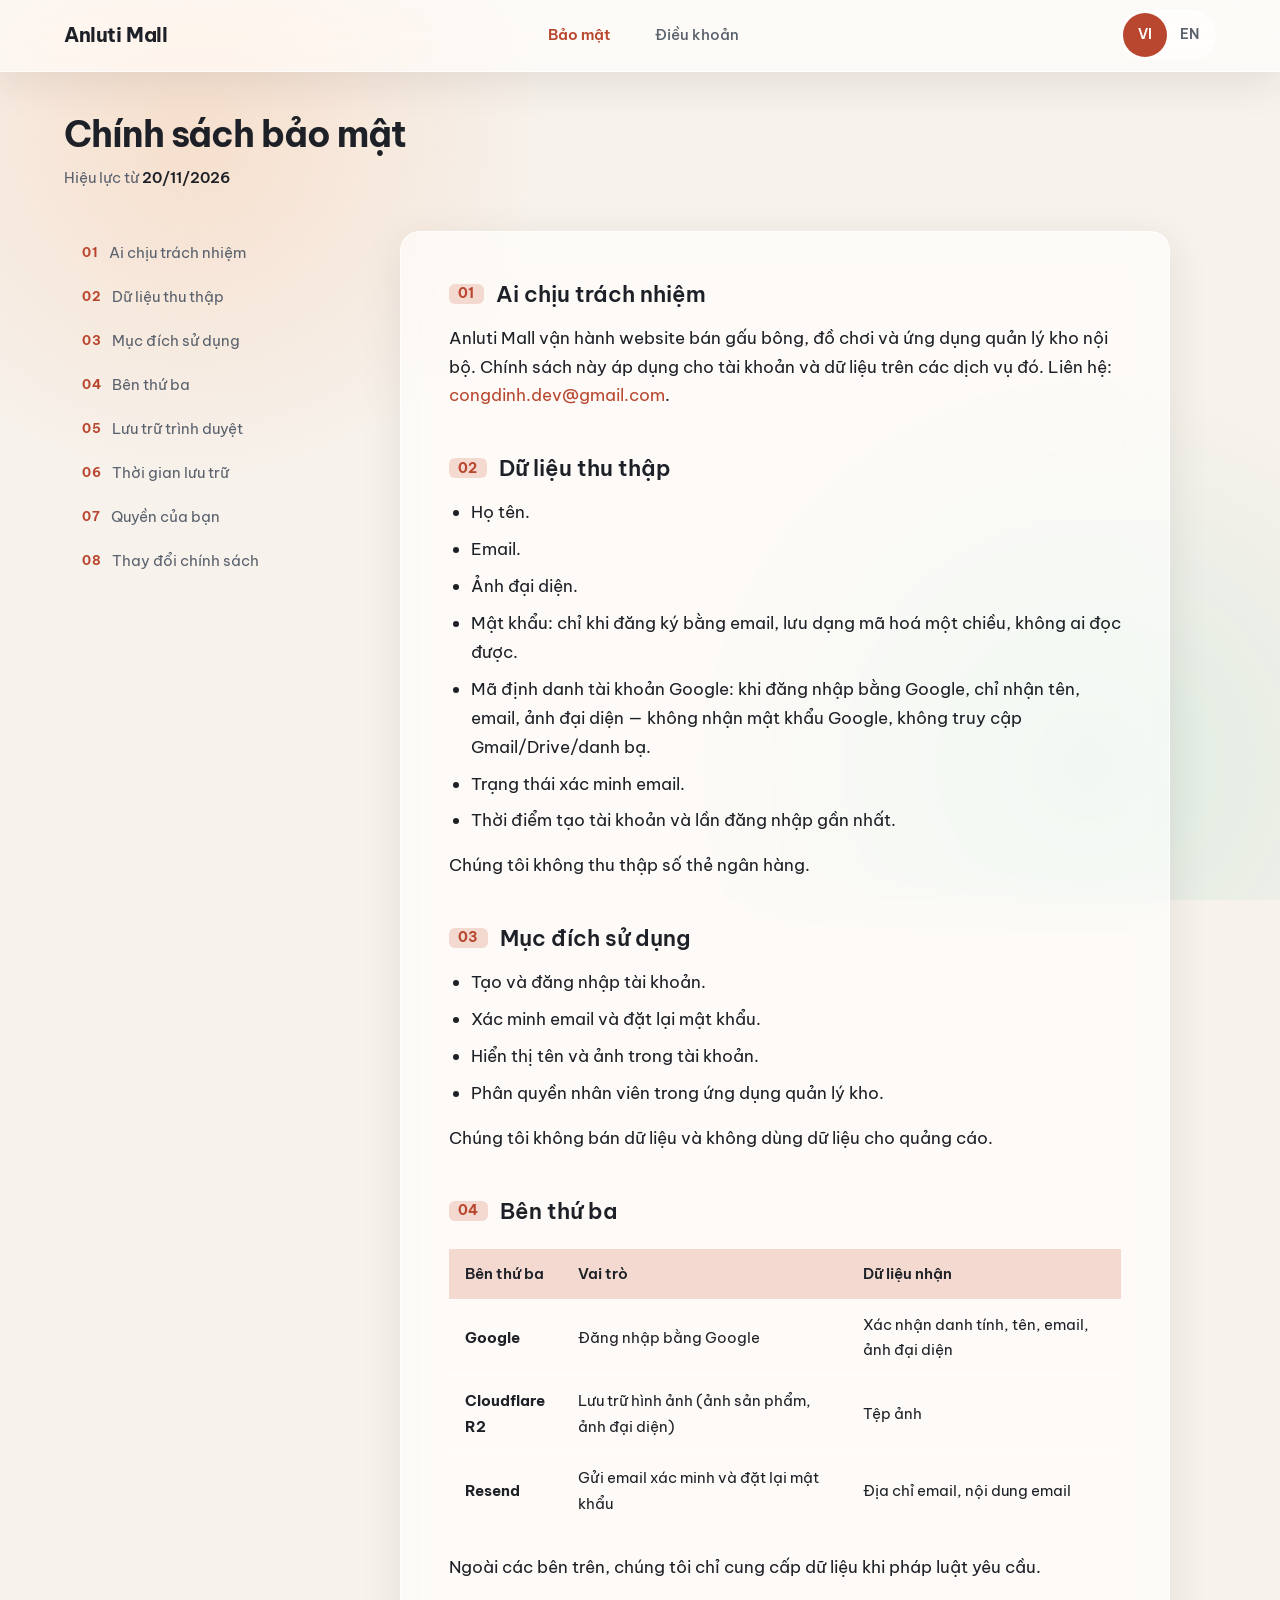
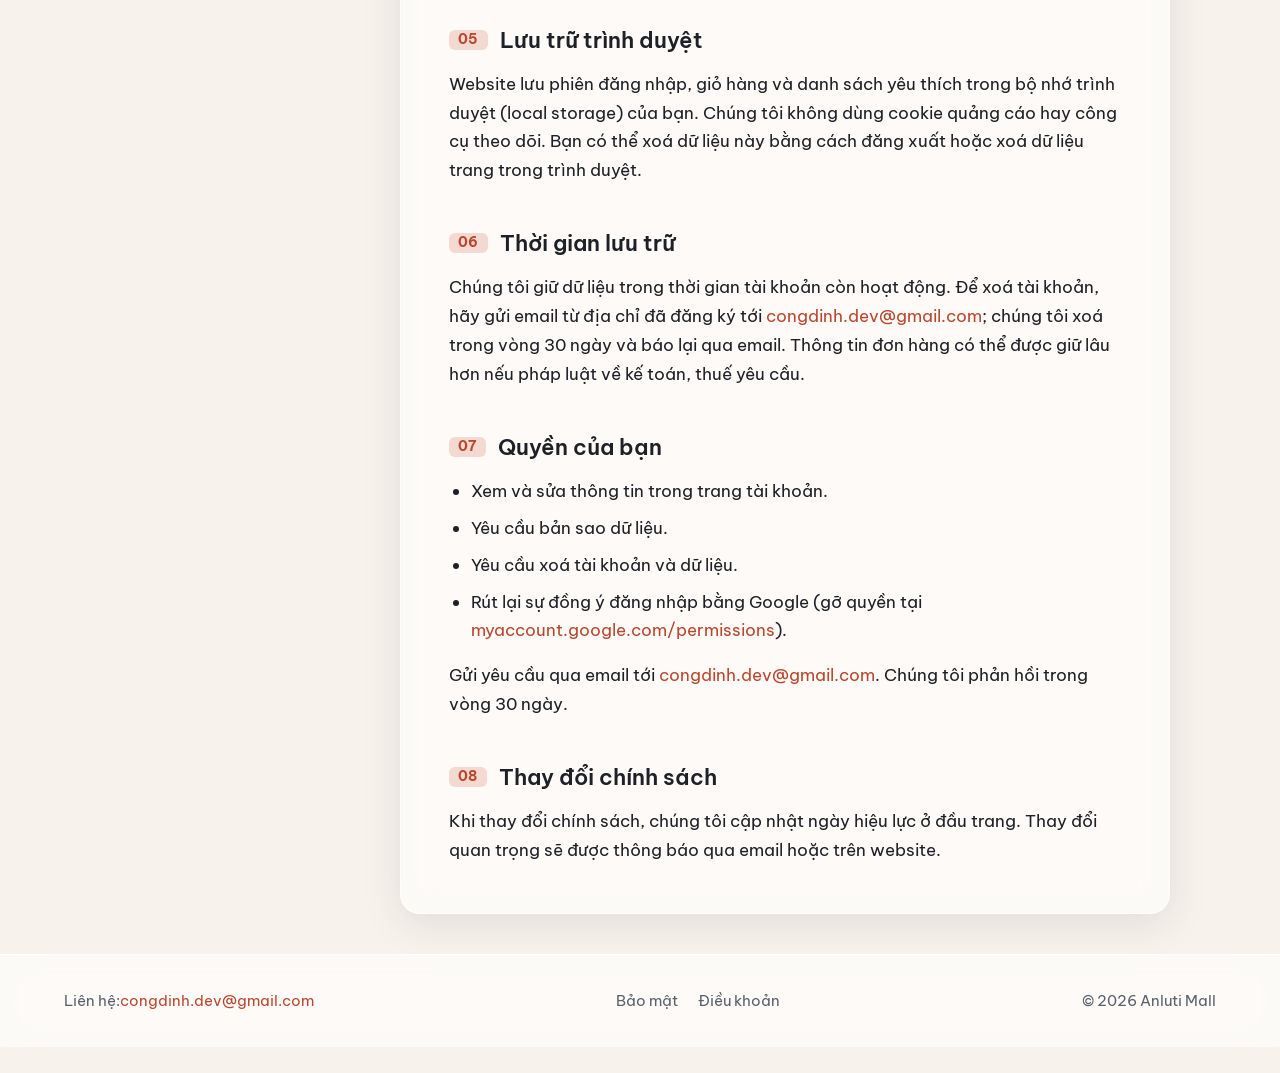
==== index.html @ 22416a5f "feat(pages): add vietnamese privacy and terms pages" ====
<!DOCTYPE html>
<html lang="vi">
<head>
  <meta charset="utf-8">
  <meta name="viewport" content="width=device-width, initial-scale=1.0">
  <meta http-equiv="refresh" content="0; url=privacy/">
  <title>Anluti Mall — Chính sách &amp; Điều khoản</title>
  <meta name="description" content="Chính sách bảo mật và điều khoản dịch vụ của Anluti Mall.">
  <link rel="stylesheet" href="assets/style.css">
  <link rel="icon" type="image/svg+xml" href="assets/favicon.svg">
  <meta name="theme-color" content="#f7f2ec" media="(prefers-color-scheme: light)">
  <meta name="theme-color" content="#121418" media="(prefers-color-scheme: dark)">
</head>
<body>
  <a href="#main" class="skip-link">Bỏ qua tới nội dung</a>

  <header class="site-header">
    <div class="header-inner">
      <a href="privacy/" class="brand-link">Anluti Mall</a>
      <nav class="nav-links" aria-label="Điều hướng chính">
        <a href="privacy/" class="nav-link">Bảo mật</a>
        <a href="terms/" class="nav-link">Điều khoản</a>
      </nav>
    </div>
  </header>

  <main id="main" class="standalone-layout">
    <div class="article-panel standalone-card">
      <div class="page-head">
        <h1>Anluti Mall</h1>
        <p class="effective-date">Chính sách bảo mật &amp; Điều khoản dịch vụ</p>
      </div>
      <p>Hệ thống đang tự động chuyển hướng tới Chính sách bảo mật.</p>
      <p>Nếu trang không tự chuyển hướng, bạn có thể chọn liên kết trực tiếp:</p>
      <div class="action-links">
        <a href="privacy/" class="btn-primary">Chính sách bảo mật</a>
        <a href="terms/" class="btn-secondary">Điều khoản sử dụng</a>
      </div>
    </div>
  </main>

  <footer class="site-footer">
    <div class="footer-inner">
      <div class="footer-contact">
        Liên hệ: <a href="mailto:congdinh.dev@gmail.com">congdinh.dev@gmail.com</a>
      </div>
      <nav class="footer-nav" aria-label="Liên kết chân trang">
        <a href="privacy/">Bảo mật</a>
        <a href="terms/">Điều khoản</a>
      </nav>
      <div class="footer-copy">
        &copy; 2026 Anluti Mall
      </div>
    </div>
  </footer>
</body>
</html>
---- assets/style.css ----
/* Anluti Mall — Policy & Terms Styling */
:root {
  --bg: #f7f2ec;
  --ink: #1d2127;
  --muted: #59616c;
  --accent: #b9472f;
  --accent-soft: #f3d9cf;
  --glass: rgba(255, 255, 255, 0.62);
  --glass-border: rgba(255, 255, 255, 0.75);
  --shadow: 0 10px 40px rgba(60, 40, 30, 0.10);
  --radius: 20px;
  --blob-peach: rgba(246, 201, 168, 0.45);
  --blob-mint: rgba(191, 228, 213, 0.45);
}

@media (prefers-color-scheme: dark) {
  :root {
    --bg: #121418;
    --ink: #ece8e3;
    --muted: #a7aeb8;
    --accent: #f2896c;
    --accent-soft: #3a2621;
    --glass: rgba(28, 31, 37, 0.62);
    --glass-border: rgba(255, 255, 255, 0.08);
    --shadow: 0 10px 40px rgba(0, 0, 0, 0.50);
    --blob-peach: rgba(246, 201, 168, 0.08);
    --blob-mint: rgba(191, 228, 213, 0.08);
  }
}

*, *::before, *::after {
  box-sizing: border-box;
}

html {
  scroll-behavior: smooth;
}

body {
  margin: 0;
  padding: 0;
  background-color: var(--bg);
  color: var(--ink);
  font-family: "Be Vietnam Pro", system-ui, -apple-system, "Segoe UI", Roboto, sans-serif;
  font-size: 17px;
  line-height: 1.7;
  overflow-wrap: anywhere;
  word-break: break-word;
  min-height: 100vh;
  display: flex;
  flex-direction: column;
  position: relative;
}

/* Background blobs */
body::before {
  content: "";
  position: fixed;
  top: 0;
  left: 0;
  width: 100vw;
  height: 100vh;
  z-index: -1;
  pointer-events: none;
  background:
    radial-gradient(circle 500px at 15% 15%, var(--blob-peach), transparent 70%),
    radial-gradient(circle 550px at 85% 85%, var(--blob-mint), transparent 70%);
}

/* Focus Visible */
:focus-visible {
  outline: 3px solid var(--accent);
  outline-offset: 3px;
}

:focus:not(:focus-visible) {
  outline: none;
}

/* Skip link */
.skip-link {
  position: absolute;
  top: -120px;
  left: 1.5rem;
  background: var(--accent);
  color: #ffffff;
  padding: 0.75rem 1.25rem;
  border-radius: 8px;
  font-weight: 600;
  text-decoration: none;
  z-index: 1000;
  transition: top 0.2s ease;
  min-height: 44px;
  display: inline-flex;
  align-items: center;
}

.skip-link:focus-visible {
  top: 1.5rem;
}

/* Sticky Header */
.site-header {
  position: sticky;
  top: 0;
  z-index: 100;
  background: var(--glass);
  -webkit-backdrop-filter: blur(18px) saturate(140%);
  backdrop-filter: blur(18px) saturate(140%);
  border-bottom: 1px solid var(--glass-border);
  box-shadow: var(--shadow);
}

.header-inner {
  max-width: 1200px;
  margin: 0 auto;
  padding: 0.65rem 1.5rem;
  display: flex;
  align-items: center;
  justify-content: space-between;
  gap: 1.5rem;
}

.brand-link {
  font-size: 1.25rem;
  font-weight: 700;
  color: var(--ink);
  text-decoration: none;
  min-height: 44px;
  display: inline-flex;
  align-items: center;
  letter-spacing: -0.02em;
  transition: color 0.15s ease;
}

.brand-link:hover {
  color: var(--accent);
}

.nav-links {
  display: flex;
  align-items: center;
  gap: 0.75rem;
}

.nav-link {
  display: inline-flex;
  align-items: center;
  min-height: 44px;
  padding: 0 1rem;
  font-size: 0.95rem;
  font-weight: 500;
  color: var(--muted);
  text-decoration: none;
  border-radius: 8px;
  transition: color 0.15s ease, background-color 0.15s ease;
}

.nav-link:hover {
  color: var(--ink);
}

.nav-link.is-active,
.nav-link[aria-current="page"] {
  color: var(--accent);
  font-weight: 600;
}

/* Language switch pill */
.lang-switch {
  display: inline-flex;
  align-items: center;
  background: var(--glass);
  border: 1px solid var(--glass-border);
  border-radius: 9999px;
  padding: 2px;
}

.lang-btn {
  display: inline-flex;
  align-items: center;
  justify-content: center;
  min-height: 44px;
  min-width: 44px;
  padding: 0 0.85rem;
  border-radius: 9999px;
  font-size: 0.875rem;
  font-weight: 600;
  color: var(--muted);
  text-decoration: none;
  transition: color 0.15s ease, background-color 0.15s ease;
}

.lang-btn.is-active,
.lang-btn[aria-current="page"] {
  background: var(--accent);
  color: #ffffff;
}

.lang-btn:not(.is-active):hover {
  color: var(--ink);
}

/* Header below 640px */
@media (max-width: 639.98px) {
  .header-inner {
    display: grid;
    grid-template-columns: 1fr auto;
    grid-template-rows: auto auto;
    row-gap: 0.5rem;
    padding: 0.5rem 1rem;
  }

  .brand-link {
    grid-column: 1 / 2;
    grid-row: 1 / 2;
  }

  .lang-switch {
    grid-column: 2 / 3;
    grid-row: 1 / 2;
    justify-self: end;
  }

  .nav-links {
    grid-column: 1 / -1;
    grid-row: 2 / 3;
    justify-content: center;
    width: 100%;
    border-top: 1px solid var(--glass-border);
    padding-top: 0.35rem;
  }
}

/* Main Layout */
main {
  flex: 1;
}

.main-container {
  max-width: 1200px;
  margin: 0 auto;
  padding: 2.5rem 1.5rem;
}

/* Page Head Motion */
@keyframes fadeRise {
  from {
    opacity: 0;
    transform: translateY(12px);
  }
  to {
    opacity: 1;
    transform: translateY(0);
  }
}

.page-head {
  margin-bottom: 2.5rem;
  animation: fadeRise 400ms ease-out;
}

.page-head h1 {
  font-size: 2.25rem;
  font-weight: 700;
  letter-spacing: -0.03em;
  margin: 0 0 0.5rem 0;
  color: var(--ink);
  line-height: 1.25;
}

.effective-date {
  font-size: 0.95rem;
  color: var(--muted);
  margin: 0;
}

.effective-date time {
  font-weight: 600;
  color: var(--ink);
}

/* Two-column layout */
.content-layout {
  display: block;
}

@media (min-width: 960px) {
  .content-layout {
    display: grid;
    grid-template-columns: 280px 1fr;
    gap: 3.5rem;
    align-items: start;
  }

  .toc {
    position: sticky;
    top: calc(85px + 1.5rem);
  }

  .toc-details summary {
    display: none;
  }

  .toc-details > .toc-list,
  .toc-details:not([open]) > .toc-list {
    display: block !important;
  }

  .toc-details {
    background: transparent;
    border: none;
    box-shadow: none;
    padding: 0;
  }
}

@media (max-width: 959.98px) {
  .content-layout {
    display: flex;
    flex-direction: column;
    gap: 2rem;
  }

  .toc {
    width: 100%;
  }

  .toc-details {
    background: var(--glass);
    border: 1px solid var(--glass-border);
    border-radius: var(--radius);
    padding: 0.5rem 1rem;
    box-shadow: var(--shadow);
  }

  .toc-summary {
    font-weight: 600;
    cursor: pointer;
    min-height: 44px;
    display: flex;
    align-items: center;
    color: var(--ink);
    user-select: none;
  }
}

/* TOC Items */
.toc-list {
  list-style: none;
  margin: 0;
  padding: 0;
}

.toc-list li {
  margin: 0;
}

.toc-list a {
  color: var(--muted);
  text-decoration: none;
  display: flex;
  align-items: center;
  min-height: 44px;
  padding: 0.35rem 0.75rem 0.35rem 1rem;
  border-left: 2px solid transparent;
  transition: color 0.15s ease, border-color 0.15s ease;
  font-size: 0.95rem;
}

.toc-num {
  font-size: 0.8rem;
  font-weight: 700;
  color: var(--accent);
  margin-right: 0.65rem;
  letter-spacing: 0.05em;
}

.toc-list a:hover,
.toc-list a:focus-visible {
  color: var(--ink);
  border-left-color: var(--accent);
}

/* Article Panel */
.article-panel {
  background: var(--glass);
  -webkit-backdrop-filter: blur(18px) saturate(140%);
  backdrop-filter: blur(18px) saturate(140%);
  border: 1px solid var(--glass-border);
  border-radius: var(--radius);
  box-shadow: var(--shadow);
  padding: 3rem;
  max-width: 70ch;
}

@media (max-width: 639.98px) {
  .main-container {
    padding: 1.5rem 1rem;
  }

  .article-panel {
    padding: 1.5rem 1.25rem;
    border-radius: 16px;
  }

  .page-head h1 {
    font-size: 1.75rem;
  }
}

/* Section styling */
section[id] {
  scroll-margin-top: 100px;
  margin-bottom: 2.75rem;
}

section[id]:last-child {
  margin-bottom: 0;
}

section[id] h2 {
  font-size: 1.35rem;
  font-weight: 600;
  color: var(--ink);
  display: flex;
  align-items: center;
  gap: 0.75rem;
  margin-top: 0;
  margin-bottom: 1rem;
  line-height: 1.3;
}

.sec-num {
  font-size: 0.85rem;
  font-weight: 700;
  color: var(--accent);
  background: var(--accent-soft);
  padding: 0.2rem 0.55rem;
  border-radius: 6px;
  line-height: 1;
  display: inline-block;
  letter-spacing: 0.05em;
}

.article-panel p {
  margin-top: 0;
  margin-bottom: 1rem;
}

.article-panel p:last-child {
  margin-bottom: 0;
}

.article-panel ul {
  padding-left: 1.35rem;
  margin: 1rem 0;
}

.article-panel li {
  margin-bottom: 0.5rem;
}

.article-panel li:last-child {
  margin-bottom: 0;
}

/* Running links underline draw-in */
.article-panel a,
.standalone-layout a.inline-link,
.footer-contact a {
  color: var(--accent);
  text-decoration: none;
  background-image: linear-gradient(var(--accent), var(--accent));
  background-position: 0 100%;
  background-repeat: no-repeat;
  background-size: 0% 1.5px;
  transition: background-size 0.2s ease-in-out;
}

.article-panel a:hover,
.article-panel a:focus-visible,
.standalone-layout a.inline-link:hover,
.standalone-layout a.inline-link:focus-visible,
.footer-contact a:hover,
.footer-contact a:focus-visible {
  background-size: 100% 1.5px;
}

/* Table */
.table-wrap {
  margin: 1.5rem 0;
  width: 100%;
}

.data-table {
  width: 100%;
  border-collapse: collapse;
  font-size: 0.95rem;
}

.data-table th,
.data-table td {
  padding: 0.75rem 1rem;
  text-align: left;
  border-bottom: 1px solid var(--glass-border);
}

.data-table th {
  font-weight: 600;
  color: var(--ink);
  background: var(--accent-soft);
}

.data-table tr:last-child td {
  border-bottom: none;
}

@media (max-width: 639.98px) {
  .data-table,
  .data-table thead,
  .data-table tbody,
  .data-table th,
  .data-table td,
  .data-table tr {
    display: block;
  }

  .data-table thead {
    display: none;
  }

  .data-table tr {
    background: var(--glass);
    border: 1px solid var(--glass-border);
    border-radius: 12px;
    padding: 0.75rem;
    margin-bottom: 1rem;
  }

  .data-table tr:last-child {
    margin-bottom: 0;
  }

  .data-table td {
    border: none;
    padding: 0.35rem 0;
    display: flex;
    flex-direction: column;
    gap: 0.15rem;
  }

  .data-table td::before {
    content: attr(data-label);
    font-size: 0.75rem;
    font-weight: 600;
    text-transform: uppercase;
    color: var(--muted);
    letter-spacing: 0.05em;
  }
}

/* Standalone layout for index & 404 */
.standalone-layout {
  display: flex;
  justify-content: center;
  align-items: center;
  padding: 4rem 1.5rem;
}

.standalone-card {
  max-width: 580px;
  width: 100%;
  text-align: center;
}

.standalone-card .page-head {
  margin-bottom: 1.5rem;
}

.standalone-card .status-code {
  font-size: 4rem;
  font-weight: 800;
  color: var(--accent);
  line-height: 1;
  margin: 0 0 1rem 0;
  letter-spacing: -0.04em;
}

.action-links {
  display: flex;
  flex-wrap: wrap;
  gap: 1rem;
  justify-content: center;
  margin-top: 2rem;
}

.btn-primary,
.btn-secondary {
  display: inline-flex;
  align-items: center;
  justify-content: center;
  min-height: 44px;
  padding: 0 1.5rem;
  border-radius: 9999px;
  font-weight: 600;
  text-decoration: none;
  transition: all 0.2s ease;
  font-size: 0.95rem;
}

.btn-primary {
  background: var(--accent);
  color: #ffffff;
}

.btn-primary:hover {
  filter: brightness(1.1);
  color: #ffffff;
}

.btn-secondary {
  background: var(--glass);
  color: var(--ink);
  border: 1px solid var(--glass-border);
}

.btn-secondary:hover {
  background: var(--accent-soft);
  color: var(--accent);
}

/* Footer */
.site-footer {
  margin-top: auto;
  border-top: 1px solid var(--glass-border);
  background: var(--glass);
  -webkit-backdrop-filter: blur(18px) saturate(140%);
  backdrop-filter: blur(18px) saturate(140%);
}

.footer-inner {
  max-width: 1200px;
  margin: 0 auto;
  padding: 1.5rem;
  display: flex;
  flex-wrap: wrap;
  align-items: center;
  justify-content: space-between;
  gap: 1.25rem;
  font-size: 0.95rem;
  color: var(--muted);
}

.footer-contact {
  display: flex;
  align-items: center;
}

.footer-nav {
  display: flex;
  align-items: center;
  gap: 1.25rem;
}

.footer-nav a {
  color: var(--muted);
  text-decoration: none;
  min-height: 44px;
  display: inline-flex;
  align-items: center;
  transition: color 0.15s ease;
}

.footer-nav a:hover,
.footer-nav a:focus-visible {
  color: var(--ink);
}

.footer-copy {
  color: var(--muted);
}

@media (max-width: 639.98px) {
  .footer-inner {
    flex-direction: column;
    align-items: center;
    text-align: center;
    gap: 0.75rem;
    padding: 1.5rem 1rem;
  }
}

/* Fallback for browsers without backdrop-filter */
@supports not ((-webkit-backdrop-filter: blur(1px)) or (backdrop-filter: blur(1px))) {
  .site-header,
  .site-footer,
  .article-panel,
  .standalone-card,
  .toc-details {
    background: #fdfaf6;
  }

  @media (prefers-color-scheme: dark) {
    .site-header,
    .site-footer,
    .article-panel,
    .standalone-card,
    .toc-details {
      background: #17191e;
    }
  }
}

/* Reduced Motion */
@media (prefers-reduced-motion: reduce) {
  html {
    scroll-behavior: auto;
  }

  *, *::before, *::after {
    animation-duration: 0.01ms !important;
    animation-iteration-count: 1 !important;
    transition-duration: 0.01ms !important;
    scroll-behavior: auto !important;
  }
}

/* Print Styles */
@media print {
  body::before {
    display: none !important;
  }

  body {
    background: #ffffff !important;
    color: #000000 !important;
  }

  .site-header,
  .site-footer,
  .toc,
  .skip-link,
  .lang-switch {
    display: none !important;
  }

  .main-container {
    padding: 0 !important;
    margin: 0 !important;
    max-width: 100% !important;
  }

  .content-layout {
    display: block !important;
  }

  .article-panel {
    background: transparent !important;
    border: none !important;
    box-shadow: none !important;
    backdrop-filter: none !important;
    padding: 0 !important;
    max-width: 100% !important;
    color: #000000 !important;
  }

  h1, h2, h3, p, li, td, th, time {
    color: #000000 !important;
  }

  .sec-num {
    background: transparent !important;
    color: #000000 !important;
    border: 1px solid #000000 !important;
  }

  .data-table th {
    background: #f0f0f0 !important;
    color: #000000 !important;
  }

  .data-table th,
  .data-table td {
    border-bottom: 1px solid #cccccc !important;
  }
}
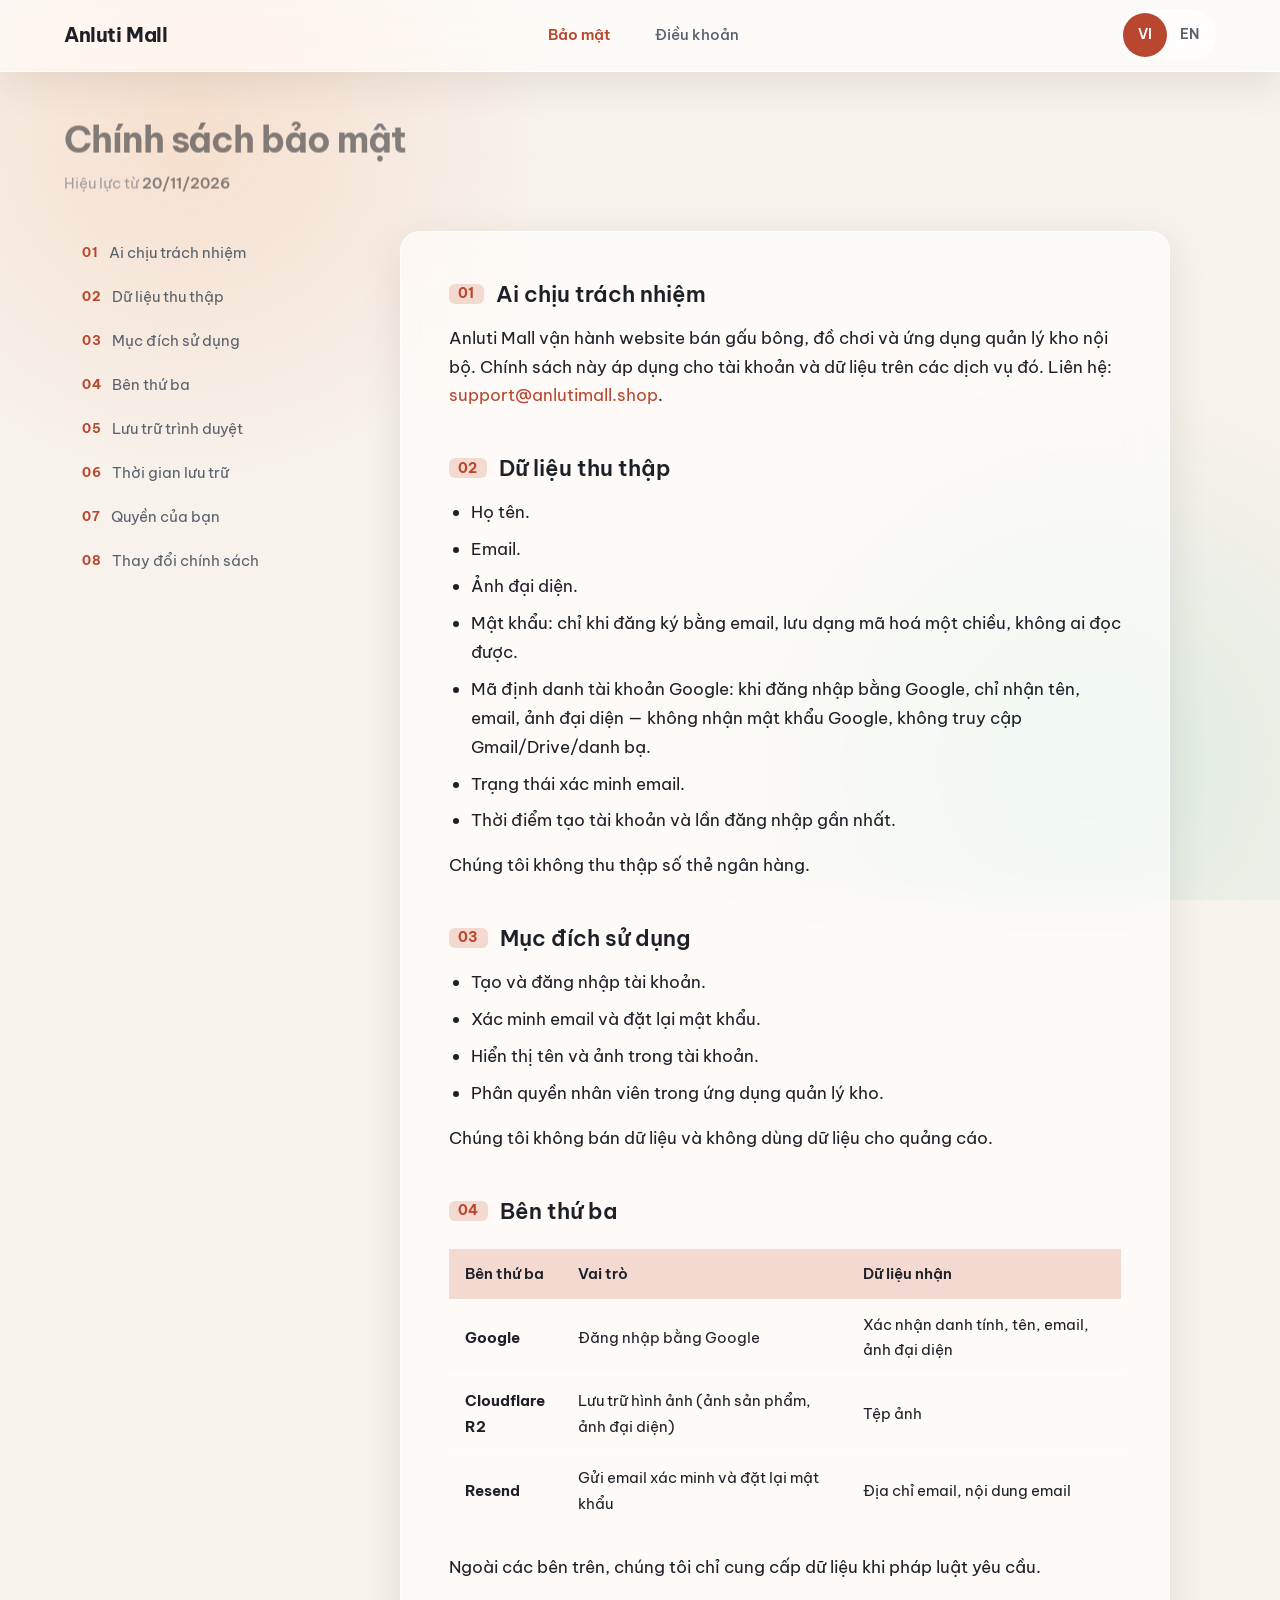
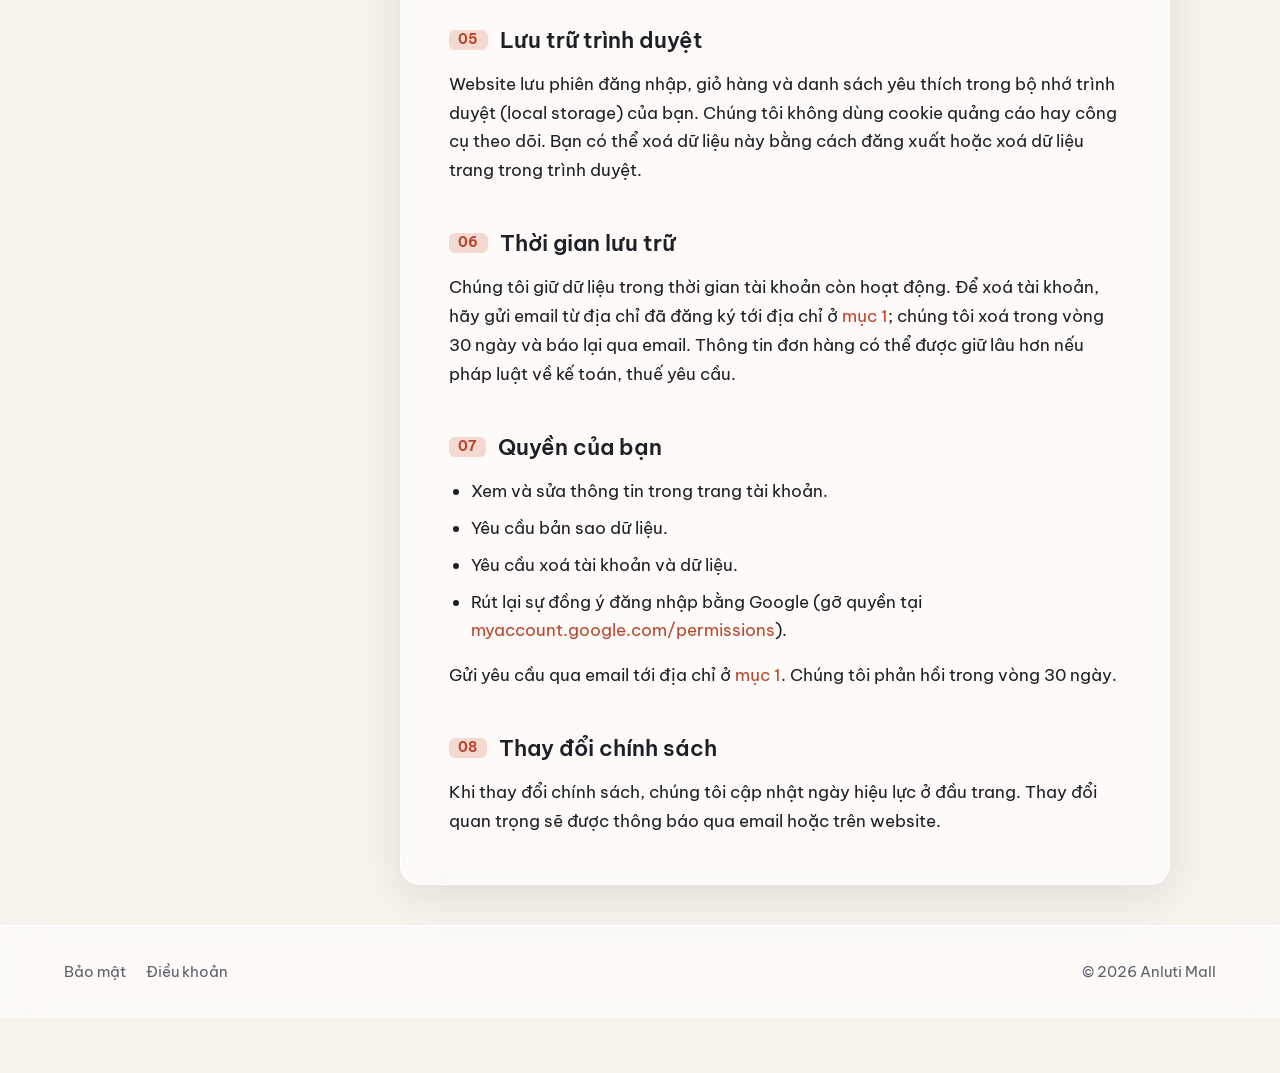
==== commit e06b0fb6: "fix(pages): use support email once per page" ====
--- a/index.html
+++ b/index.html
@@ -41,9 +41,6 @@
 
   <footer class="site-footer">
     <div class="footer-inner">
-      <div class="footer-contact">
-        Liên hệ: <a href="mailto:congdinh.dev@gmail.com">congdinh.dev@gmail.com</a>
-      </div>
       <nav class="footer-nav" aria-label="Liên kết chân trang">
         <a href="privacy/">Bảo mật</a>
         <a href="terms/">Điều khoản</a>
--- a/assets/style.css
+++ b/assets/style.css
@@ -655,6 +655,7 @@
 .footer-contact {
   display: flex;
   align-items: center;
+  gap: 0.35em;
 }
 
 .footer-nav {
